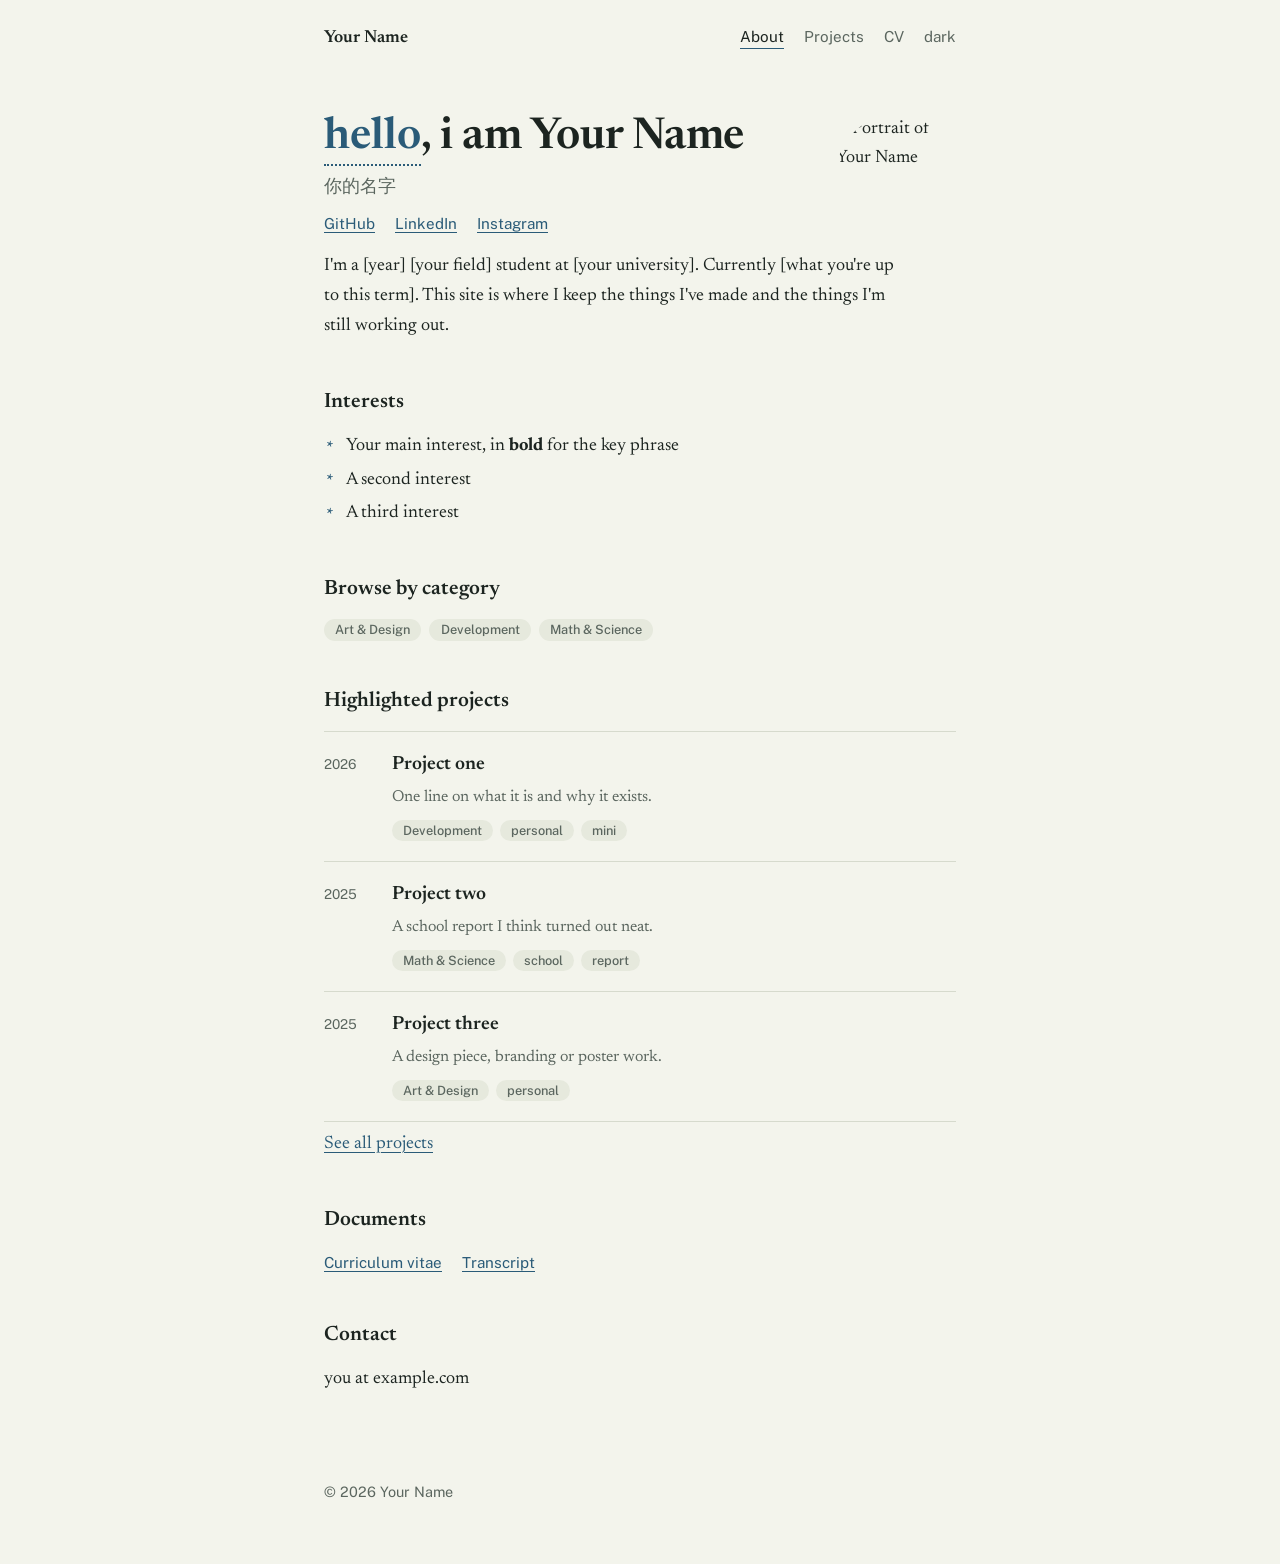
==== index.html @ 9585759e "Initial commit" ====
<!doctype html>
<html lang="en">
<head>
<meta charset="utf-8">
<meta name="viewport" content="width=device-width, initial-scale=1">
<title>Your Name</title>
<meta name="description" content="Personal website of Your Name.">
<meta name="theme-color" content="#f3f4ec">
<link rel="preconnect" href="https://fonts.googleapis.com">
<link rel="preconnect" href="https://fonts.gstatic.com" crossorigin>
<link href="https://fonts.googleapis.com/css2?family=Newsreader:ital,opsz,wght@0,6..72,400;0,6..72,600;1,6..72,400&family=Public+Sans:wght@400;500&display=swap" rel="stylesheet">
<link rel="stylesheet" href="style.css">
<script>document.documentElement.classList.add('js');try{var t=localStorage.getItem('theme');if(t)document.documentElement.dataset.theme=t}catch(e){}</script>
</head>
<body>
<a class="skip" href="#main">Skip to content</a>
<header class="bar">
  <a class="brand" href="index.html">Your Name</a>
  <nav aria-label="Main">
    <a href="index.html" aria-current="page">About</a>
    <a href="projects.html">Projects</a>
    <a href="cv.pdf">CV</a>
    <button id="theme" type="button" class="plain">dark</button>
  </nav>
</header>

<main id="main" class="page">
  <section class="intro">
    <div>
      <h1><button id="hello" class="hello" type="button" title="Click to change">hello</button>, i am Your Name</h1>
      <p class="native" lang="zh">你的名字</p>
      <p class="links">
        <a href="https://github.com/your-username">GitHub</a>
        <a href="https://www.linkedin.com/in/your-handle">LinkedIn</a>
        <a href="https://www.instagram.com/your-handle">Instagram</a>
      </p>
    </div>
    <img class="avatar" src="img/profile.svg" alt="Portrait of Your Name" width="120" height="120">
  </section>

  <p class="lede" data-words>I'm a [year] [your field] student at [your university]. Currently [what you're up to this term]. This site is where I keep the things I've made and the things I'm still working out.</p>

  <h2>Interests</h2>
  <ul class="reveal">
    <li>Your main interest, in <strong>bold</strong> for the key phrase</li>
    <li>A second interest</li>
    <li>A third interest</li>
  </ul>

  <h2>Browse by category</h2>
  <p class="chips" id="cats"></p>

  <h2>Highlighted projects</h2>
  <div id="featured" class="rows"></div>
  <p><a href="projects.html">See all projects</a></p>

  <h2>Documents</h2>
  <p class="links"><a href="cv.pdf">Curriculum vitae</a> <a href="transcript.pdf">Transcript</a></p>

  <h2>Contact</h2>
  <p>you at example.com</p>
</main>

<footer class="foot">
  <span>© <span id="yr">2026</span> Your Name</span>
</footer>
<script src="main.js" defer></script>
</body>
</html>
---- style.css ----
:root{
  --bg:#f3f4ec;--ink:#1c2420;--mute:#5b665f;--line:#d6dacd;--accent:#2a5b78;--chip:#e6e9dd;
  --serif:'Newsreader',Georgia,'Times New Roman',serif;
  --sans:'Public Sans',system-ui,-apple-system,'Segoe UI',sans-serif;
  color-scheme:light;
}
:root[data-theme=dark]{--bg:#141a17;--ink:#e8ebe2;--mute:#9aa59d;--line:#2b3530;--accent:#8fc1dc;--chip:#1f2823;color-scheme:dark}
@media(prefers-color-scheme:dark){
  :root:not([data-theme=light]){--bg:#141a17;--ink:#e8ebe2;--mute:#9aa59d;--line:#2b3530;--accent:#8fc1dc;--chip:#1f2823;color-scheme:dark}
}

*{box-sizing:border-box}
html{-webkit-text-size-adjust:100%}
body{margin:0;background:var(--bg);color:var(--ink);font:1.125rem/1.65 var(--serif);transition:background .3s,color .3s}
a{color:var(--accent);text-underline-offset:.2em;text-decoration-thickness:1px}
a:hover{text-decoration-thickness:2px}
:focus-visible{outline:2px solid var(--accent);outline-offset:3px;border-radius:2px}
.skip{position:absolute;left:-999px;top:0;background:var(--ink);color:var(--bg);padding:.5rem 1rem;z-index:10}
.skip:focus{left:0}

/* header + footer */
.bar,.page,.foot{max-width:42rem;margin-inline:auto;padding-inline:1.25rem}
.bar{display:flex;justify-content:space-between;align-items:baseline;gap:1rem;padding-block:1.5rem;font-family:var(--sans);font-size:.95rem}
.brand{color:var(--ink);font:600 1.1rem var(--serif);text-decoration:none}
.bar nav{display:flex;gap:1.25rem;align-items:baseline}
.bar nav a{color:var(--mute);text-decoration:none;background:linear-gradient(var(--accent),var(--accent)) 0 100%/0 1px no-repeat;transition:background-size .25s,color .2s}
.bar nav a:hover,.bar nav a[aria-current]{color:var(--ink);background-size:100% 1px}
.plain{font:inherit;color:var(--mute);background:none;border:0;padding:0;cursor:pointer}
.plain:hover{color:var(--ink)}
.foot{padding-block:3rem 4rem;color:var(--mute);font:.9rem var(--sans)}

/* page + transitions */
.page{padding-block:1rem 2rem;animation:in .4s ease backwards}
@keyframes in{from{opacity:0}}
.leaving .page{opacity:0;transform:translateY(-8px);transition:opacity .2s,transform .2s}

/* type */
h1{font-size:clamp(2rem,6vw,2.75rem);line-height:1.15;margin:.5rem 0;font-weight:600;letter-spacing:-.01em}
h2{font-size:1.3rem;font-weight:600;margin:2.75rem 0 .75rem}
h3{font-size:1.2rem;font-weight:600;margin:0}
p{margin:.5rem 0}
ul{padding-left:1.25rem;margin:.5rem 0}
li{margin:.25rem 0}
.lede{max-width:36rem}
.native{color:var(--mute);margin:0}
.links{display:flex;flex-wrap:wrap;gap:.25rem 1.25rem;font-family:var(--sans);font-size:.95rem}
.count{color:var(--mute);font:.9rem var(--sans)}

/* intro */
.intro{display:flex;justify-content:space-between;align-items:center;gap:1.5rem;margin-top:1rem}
.avatar{width:7.5rem;height:7.5rem;border-radius:50%;object-fit:cover;flex:none}
.hello{font:inherit;color:var(--accent);background:none;border:0;padding:0;cursor:pointer;border-bottom:2px dotted currentColor}
.hello.swap{animation:swap .35s}
@keyframes swap{50%{opacity:0;transform:translateY(-6px)}}

/* chips */
.chips{display:flex;flex-wrap:wrap;gap:.5rem}
.chip{font:500 .8rem var(--sans);padding:.2rem .7rem;border-radius:999px;background:var(--chip);color:var(--mute);border:0;cursor:pointer;text-decoration:none;transition:background .2s,color .2s}
.chip:hover{color:var(--ink)}
.chip[aria-pressed=true]{background:var(--ink);color:var(--bg)}

/* project rows */
.rows{margin-top:.5rem}
.row{position:relative;display:grid;grid-template-columns:3.25rem 1fr;gap:0 1rem;padding:1.1rem 0;border-top:1px solid var(--line);transition:padding-left .25s}
.row:last-child{border-bottom:1px solid var(--line)}
.row::before{content:"";position:absolute;left:0;top:1.1rem;bottom:1.1rem;width:2px;background:var(--accent);transform:scaleY(0);transition:transform .25s}
.row:hover{padding-left:.75rem}
.row:hover::before{transform:scaleY(1)}
.yr{font:.85rem var(--sans);color:var(--mute);padding-top:.4rem}
.row h3 a{color:var(--ink);text-decoration:none}
.row h3 a::after{content:"";position:absolute;inset:0}
.row p{color:var(--mute);font-size:1rem;margin:.15rem 0}
.row .meta{position:relative;display:flex;flex-wrap:wrap;gap:.4rem;margin-top:.6rem}

@media(max-width:34rem){
  .intro{flex-direction:column-reverse;align-items:flex-start}
  .row{grid-template-columns:1fr}
  .yr{padding:0}
}
/* reveals (only hidden when JS is running) */
.line{display:block;overflow:hidden;padding-bottom:.14em;margin-bottom:-.14em}
.rise{display:block;transform-origin:left bottom}
.js .line:not(.in)>.rise{opacity:0;transform:translateY(110%) skewY(10deg)}
.line.in>.rise{animation:rise .9s cubic-bezier(.2,.7,.2,1) both}
@keyframes rise{from{opacity:0;transform:translateY(110%) skewY(10deg)}}
.js [data-words]:not(.in) .w{opacity:0}
[data-words].in .w{animation:fade .6s ease var(--d,0s) both}
@keyframes fade{from{opacity:0}}
.js .row:not(.in){opacity:0}
.row.in{animation:slide .8s cubic-bezier(.2,.7,.2,1) var(--d,0s) both}
@keyframes slide{from{opacity:0;transform:translateX(-50px)}}
ul.reveal{list-style:none;padding-left:1.4rem}
ul.reveal li{position:relative}
ul.reveal li::before{content:"*";position:absolute;left:-1.3rem;top:.15em;color:var(--accent);font-weight:600}
.js ul.reveal:not(.in) li{opacity:0}
ul.reveal.in li{animation:fade .6s ease var(--d,0s) both}

/* custom cursor (fine pointers only) */
.cursor{position:fixed;left:0;top:0;z-index:50;pointer-events:none;mix-blend-mode:difference;opacity:0;transition:opacity .2s}
.cursor.on{opacity:1}
.cursor span{display:block;width:14px;height:14px;margin:-7px 0 0 -7px;border-radius:50%;background:#fff;transition:transform .25s cubic-bezier(.2,.7,.2,1)}
.cursor.hover span{transform:scale(3)}
.cursor.down span{transform:scale(.7)}
.has-cursor,.has-cursor *{cursor:none!important}

@media(prefers-reduced-motion:reduce){
  *,*::before{animation:none!important;transition:none!important}
}
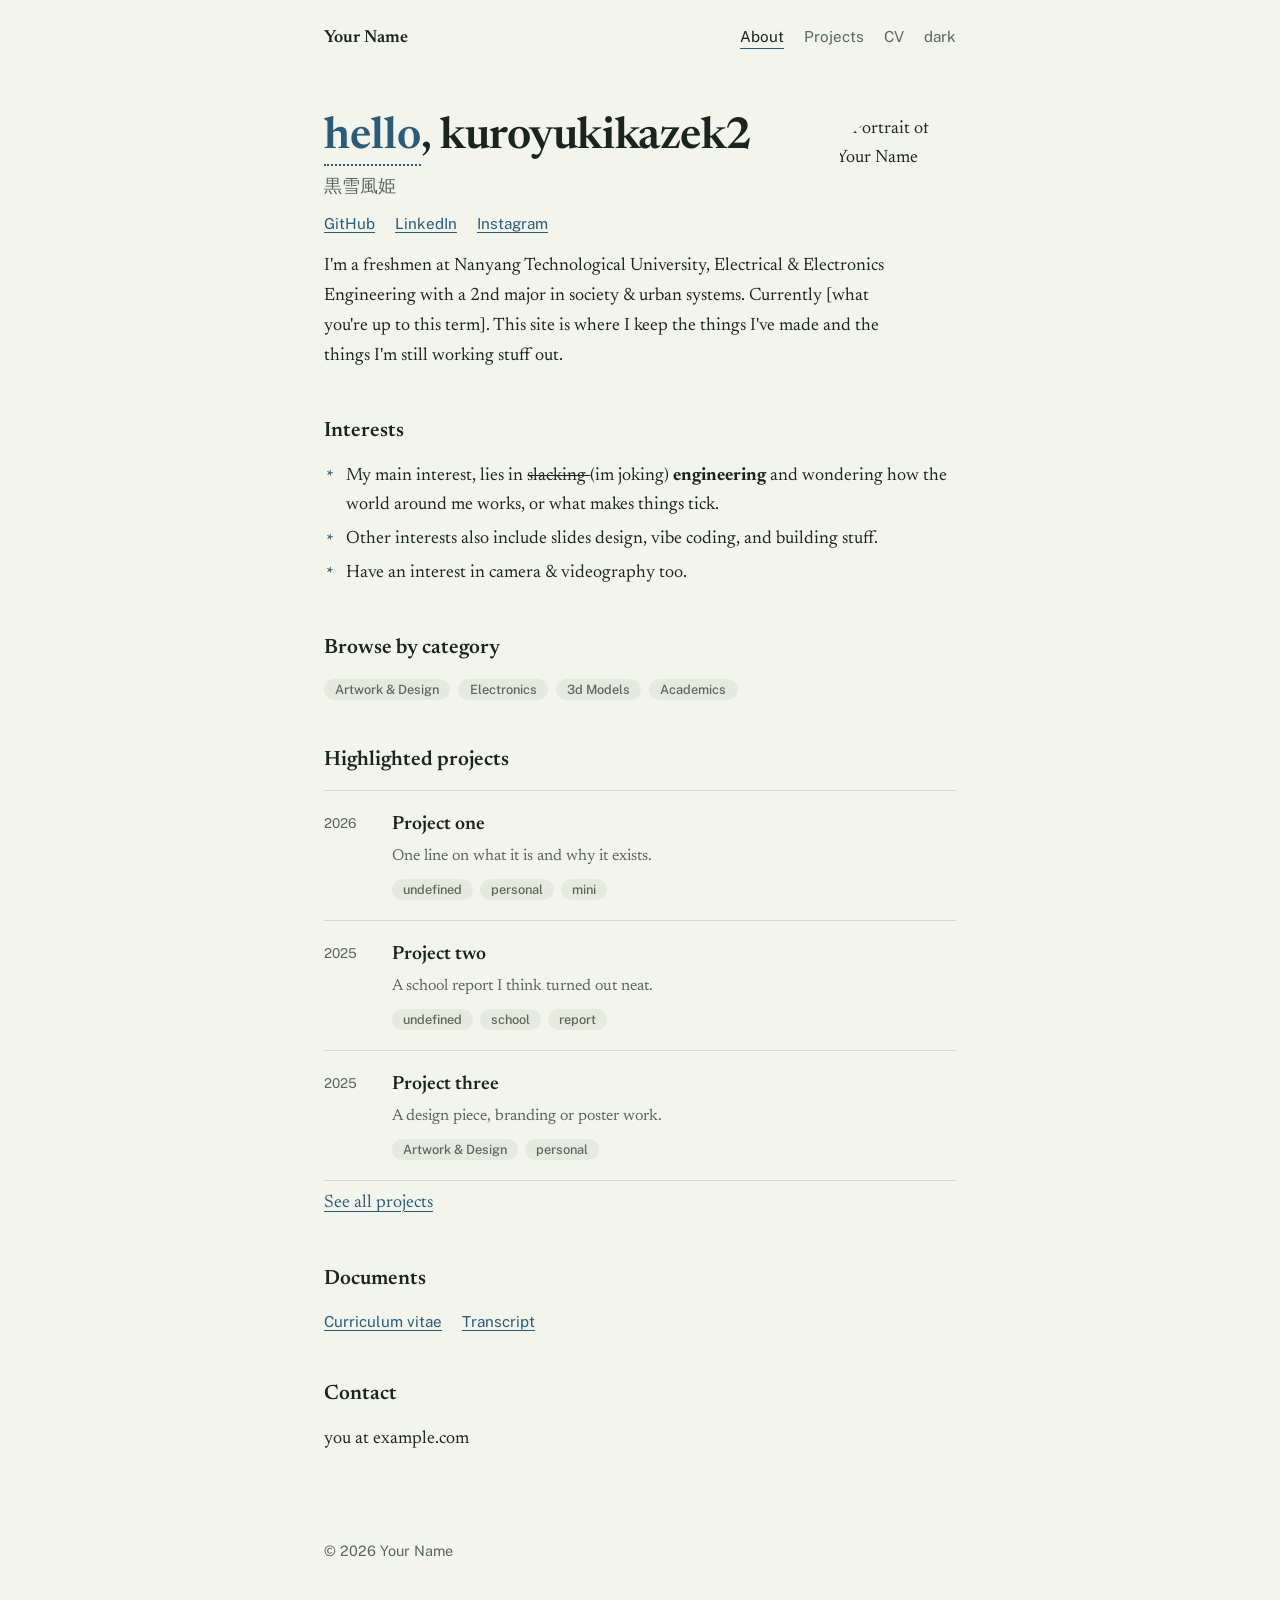
==== commit 626b4321: "First edit" ====
--- a/index.html
+++ b/index.html
@@ -27,24 +27,25 @@
 <main id="main" class="page">
   <section class="intro">
     <div>
-      <h1><button id="hello" class="hello" type="button" title="Click to change">hello</button>, i am Your Name</h1>
-      <p class="native" lang="zh">你的名字</p>
+      <h1><button id="hello" class="hello" type="button" title="Click to change">hello</button>, kuroyukikazek2</h1>
+      <p class="native" lang="zh">黒雪風姫</p>
       <p class="links">
-        <a href="https://github.com/your-username">GitHub</a>
-        <a href="https://www.linkedin.com/in/your-handle">LinkedIn</a>
-        <a href="https://www.instagram.com/your-handle">Instagram</a>
+        <a href="https://github.com/kuroyukikazek2">GitHub</a>
+        <a href="https://www.linkedin.com/in/ernestleehh">LinkedIn</a>
+        <a href="https://www.instagram.com/lonely_voidk2/">Instagram</a>
       </p>
     </div>
     <img class="avatar" src="img/profile.svg" alt="Portrait of Your Name" width="120" height="120">
   </section>
 
-  <p class="lede" data-words>I'm a [year] [your field] student at [your university]. Currently [what you're up to this term]. This site is where I keep the things I've made and the things I'm still working out.</p>
+  <p class="lede" data-words>I'm a freshmen at Nanyang Technological University, Electrical & Electronics Engineering with a 2nd major in society & urban systems. 
+    Currently [what you're up to this term]. This site is where I keep the things I've made and the things I'm still working stuff out.</p>
 
   <h2>Interests</h2>
   <ul class="reveal">
-    <li>Your main interest, in <strong>bold</strong> for the key phrase</li>
-    <li>A second interest</li>
-    <li>A third interest</li>
+    <li>My main interest, lies in <s> slacking </s>  (im joking) <strong> engineering </strong> and wondering how the world around me works, or what makes things tick.</li>
+    <li>Other interests also include slides design, vibe coding, and building stuff.</li>
+    <li>Have an interest in camera & videography too.</li>
   </ul>
 
   <h2>Browse by category</h2>
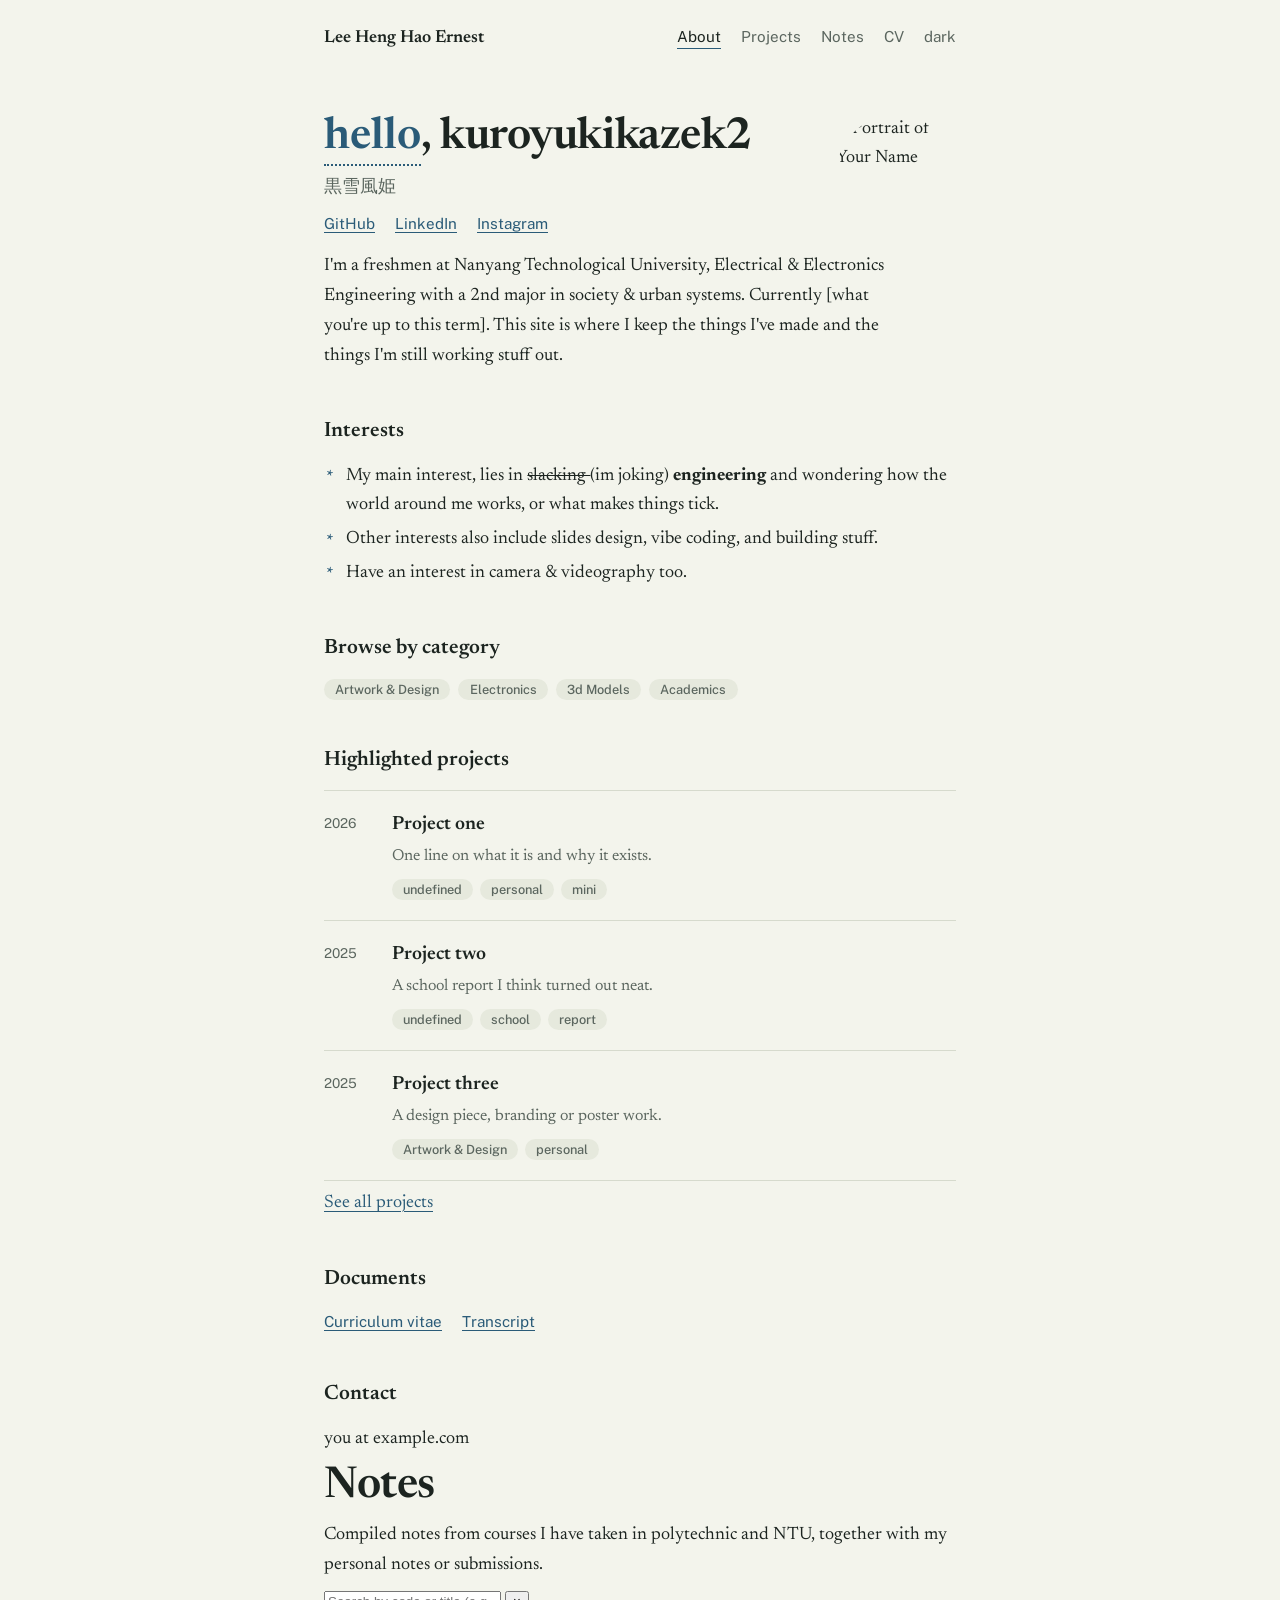
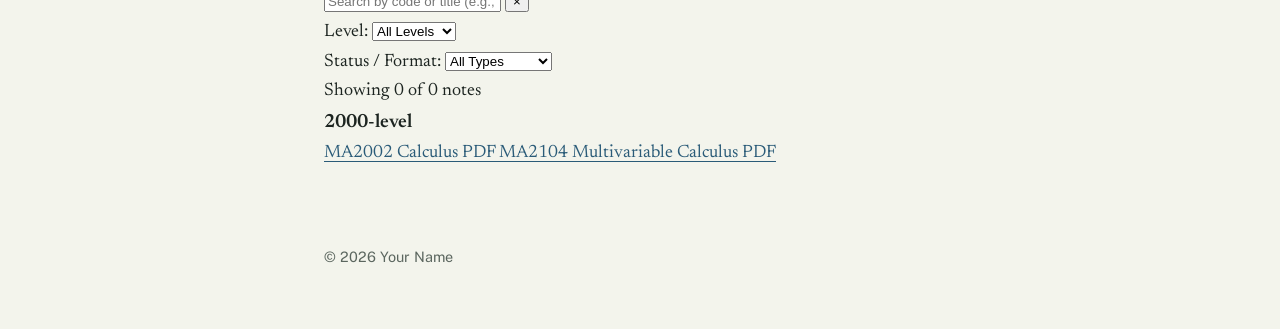
==== commit bdc279c4: "Uploaded some stuff to test, and edited website file a lil to test some things out" ====
--- a/index.html
+++ b/index.html
@@ -1,30 +1,38 @@
 <!doctype html>
 <html lang="en">
 <head>
-<meta charset="utf-8">
-<meta name="viewport" content="width=device-width, initial-scale=1">
-<title>Your Name</title>
-<meta name="description" content="Personal website of Your Name.">
-<meta name="theme-color" content="#f3f4ec">
-<link rel="preconnect" href="https://fonts.googleapis.com">
-<link rel="preconnect" href="https://fonts.gstatic.com" crossorigin>
-<link href="https://fonts.googleapis.com/css2?family=Newsreader:ital,opsz,wght@0,6..72,400;0,6..72,600;1,6..72,400&family=Public+Sans:wght@400;500&display=swap" rel="stylesheet">
-<link rel="stylesheet" href="style.css">
+  <meta charset="utf-8">
+  <meta name="viewport" content="width=device-width, initial-scale=1">
+  <title>Your Name</title>
+  <meta name="description" content="Personal website of Your Name.">
+  <meta name="theme-color" content="#f3f4ec">
+  <link rel="stylesheet" href="style.css">
+
+  <!--Google Fonts ---->
+  <link rel="preconnect" href="https://fonts.googleapis.com">
+  <link rel="preconnect" href="https://fonts.gstatic.com" crossorigin>
+  <link href="https://fonts.googleapis.com/css2?family=Newsreader:ital,opsz,wght@0,6..72,400;0,6..72,600;1,6..72,400&family=Public+Sans:wght@400;500&display=swap" rel="stylesheet">
+
 <script>document.documentElement.classList.add('js');try{var t=localStorage.getItem('theme');if(t)document.documentElement.dataset.theme=t}catch(e){}</script>
 </head>
 <body>
-<a class="skip" href="#main">Skip to content</a>
-<header class="bar">
-  <a class="brand" href="index.html">Your Name</a>
-  <nav aria-label="Main">
+
+  <a class="skip" href="#main">Skip to content</a>
+
+  <header class="bar">
+    <a class="brand" href="index.html">Lee Heng Hao Ernest</a>
+    <nav aria-label="Main">
     <a href="index.html" aria-current="page">About</a>
     <a href="projects.html">Projects</a>
+    <a href="#notes" class="nav-link" onclick="switchView('notes', event)">Notes</a>
     <a href="cv.pdf">CV</a>
     <button id="theme" type="button" class="plain">dark</button>
   </nav>
 </header>
 
 <main id="main" class="page">
+  
+  <!-- VIEW 1: ABOUT (Main Page Home) -->
   <section class="intro">
     <div>
       <h1><button id="hello" class="hello" type="button" title="Click to change">hello</button>, kuroyukikazek2</h1>
@@ -60,11 +68,95 @@
 
   <h2>Contact</h2>
   <p>you at example.com</p>
+
+  <!-- VIEW 3: NOTES (NOTES) -->
+   <section id="view-notes" class="page-view">
+      <div class="page-banner">
+        <h1>Notes</h1>
+        <p class="lead">Compiled notes from courses I have taken in polytechnic and NTU, together with my personal notes or submissions.</p>
+      </div>
+
+      <!-- Search & Filter Controls -->
+      <div class="filter-controls">
+    
+      <!-- Search Bar with Integrated Quick Clear -->
+      <div class="search-box">
+        <input 
+          type="text" 
+          id="notes-search" 
+          placeholder="Search by code or title (e.g., 'MA2002', 'Calculus')..." 
+          oninput="filterNotes()"
+        />
+        <button id="clear-search" onclick="clearSearch()" aria-label="Clear search">&times;</button>
+      </div>
+
+      <!-- Dual Category Filter Dropdowns -->
+        <div class="filter-dropdowns">
+          <div class="filter-group">
+            <label for="filter-level">Level:</label>
+            <select id="filter-level" onchange="filterNotes()">
+              <option value="all">All Levels</option>
+              <option value="2000">2000-level</option>
+              <option value="3000">3000-level</option>
+              <option value="4000">4000-level</option>
+              <option value="5000">5000-level</option>
+            </select>
+          </div>
+
+          <div class="filter-group">
+            <label for="filter-status">Status / Format:</label>
+            <select id="filter-status" onchange="filterNotes()">
+              <option value="all">All Types</option>
+              <option value="pdf">Available PDF</option>
+              <option value="prep">In Preparation</option>
+            </select>
+          </div>
+        </div>
+
+        <!-- Active Filter Tags Container -->
+        <div id="active-filters" class="active-filters"></div>
+      </div>
+
+      <!-- Live Counter -->
+        <div class="notes-count">
+          Showing <span id="visible-count">0</span> of <span id="total-count">0</span> notes
+        </div>
+
+      <!-- Notes Grid -->
+      <div id="notes-container">
+
+          <!-- 2000-level Notes -->
+          <section class="notes-category">
+            <h3>2000-level</h3>
+            <div class="notes-grid">
+              <a href="/NEW/MA2002%20Calculus%20Notes%20TPE.pdf" class="note-card">
+                <span class="code">MA2002</span>
+                <span class="title">Calculus</span>
+                <span class="badge pdf">PDF</span>
+              </a>
+              <a href="/NEW/MA2104%20Multivariable%20Calculus%20I%20Notes%20TPE.pdf" class="note-card">
+                <span class="code">MA2104</span>
+                <span class="title">Multivariable Calculus</span>
+                <span class="badge pdf">PDF</span>
+              </a>
+          <!-- Add remaining cards here -->
+        </div>
+
+        <!-- No Results Placeholder -->
+        <div id="no-results" class="no-results" style="display: none;">
+          No notes match your current query and filters.
+        </div>
+      
+    </section>
 </main>
 
 <footer class="foot">
   <span>© <span id="yr">2026</span> Your Name</span>
 </footer>
-<script src="main.js" defer></script>
+
+
+  <script src="main.js" defer></script>
+
+
 </body>
 </html>
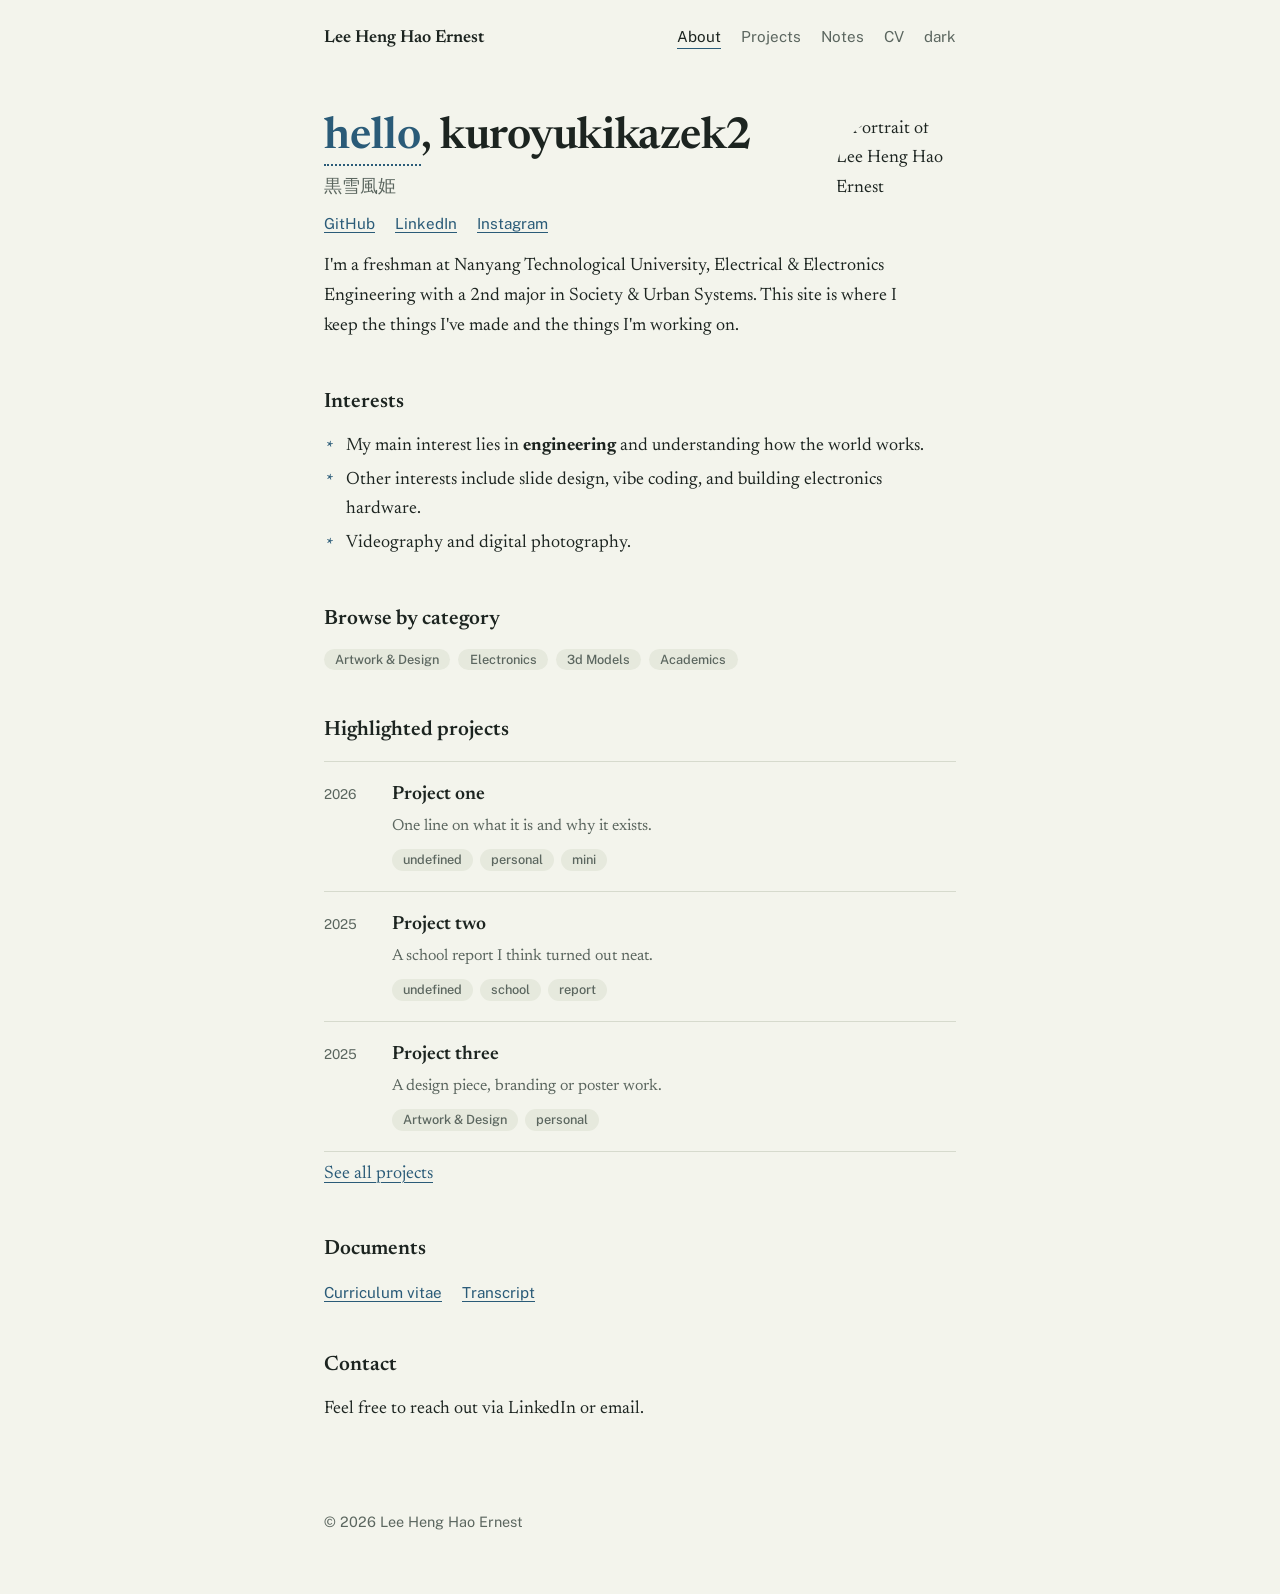
==== commit 4c029fad: "fixed ver 2" ====
--- a/index.html
+++ b/index.html
@@ -3,17 +3,17 @@
 <head>
   <meta charset="utf-8">
   <meta name="viewport" content="width=device-width, initial-scale=1">
-  <title>Your Name</title>
-  <meta name="description" content="Personal website of Your Name.">
+  <title>Lee Heng Hao Ernest</title>
+  <meta name="description" content="Personal website of Lee Heng Hao Ernest.">
   <meta name="theme-color" content="#f3f4ec">
   <link rel="stylesheet" href="style.css">
 
-  <!--Google Fonts ---->
+  <!-- Google Fonts -->
   <link rel="preconnect" href="https://fonts.googleapis.com">
   <link rel="preconnect" href="https://fonts.gstatic.com" crossorigin>
   <link href="https://fonts.googleapis.com/css2?family=Newsreader:ital,opsz,wght@0,6..72,400;0,6..72,600;1,6..72,400&family=Public+Sans:wght@400;500&display=swap" rel="stylesheet">
 
-<script>document.documentElement.classList.add('js');try{var t=localStorage.getItem('theme');if(t)document.documentElement.dataset.theme=t}catch(e){}</script>
+  <script>document.documentElement.classList.add('js');try{var t=localStorage.getItem('theme');if(t)document.documentElement.dataset.theme=t}catch(e){}</script>
 </head>
 <body>
 
@@ -22,141 +22,55 @@
   <header class="bar">
     <a class="brand" href="index.html">Lee Heng Hao Ernest</a>
     <nav aria-label="Main">
-    <a href="index.html" aria-current="page">About</a>
-    <a href="projects.html">Projects</a>
-    <a href="#notes" class="nav-link" onclick="switchView('notes', event)">Notes</a>
-    <a href="cv.pdf">CV</a>
-    <button id="theme" type="button" class="plain">dark</button>
-  </nav>
-</header>
+      <a href="index.html" aria-current="page">About</a>
+      <a href="projects.html">Projects</a>
+      <a href="notes.html">Notes</a>
+      <a href="cv.pdf">CV</a>
+      <button id="theme" type="button" class="plain">dark</button>
+    </nav>
+  </header>
 
-<main id="main" class="page">
-  
-  <!-- VIEW 1: ABOUT (Main Page Home) -->
-  <section class="intro">
-    <div>
-      <h1><button id="hello" class="hello" type="button" title="Click to change">hello</button>, kuroyukikazek2</h1>
-      <p class="native" lang="zh">黒雪風姫</p>
-      <p class="links">
-        <a href="https://github.com/kuroyukikazek2">GitHub</a>
-        <a href="https://www.linkedin.com/in/ernestleehh">LinkedIn</a>
-        <a href="https://www.instagram.com/lonely_voidk2/">Instagram</a>
-      </p>
-    </div>
-    <img class="avatar" src="img/profile.svg" alt="Portrait of Your Name" width="120" height="120">
-  </section>
+  <main id="main" class="page">
+    <section class="intro">
+      <div>
+        <h1><button id="hello" class="hello" type="button" title="Click to change">hello</button>, kuroyukikazek2</h1>
+        <p class="native" lang="zh">黒雪風姫</p>
+        <p class="links">
+          <a href="https://github.com/kuroyukikazek2">GitHub</a>
+          <a href="https://www.linkedin.com/in/ernestleehh">LinkedIn</a>
+          <a href="https://www.instagram.com/lonely_voidk2/">Instagram</a>
+        </p>
+      </div>
+      <img class="avatar" src="img/profile.svg" alt="Portrait of Lee Heng Hao Ernest" width="120" height="120">
+    </section>
 
-  <p class="lede" data-words>I'm a freshmen at Nanyang Technological University, Electrical & Electronics Engineering with a 2nd major in society & urban systems. 
-    Currently [what you're up to this term]. This site is where I keep the things I've made and the things I'm still working stuff out.</p>
+    <p class="lede" data-words>I'm a freshman at Nanyang Technological University, Electrical & Electronics Engineering with a 2nd major in Society & Urban Systems. This site is where I keep the things I've made and the things I'm working on.</p>
 
-  <h2>Interests</h2>
-  <ul class="reveal">
-    <li>My main interest, lies in <s> slacking </s>  (im joking) <strong> engineering </strong> and wondering how the world around me works, or what makes things tick.</li>
-    <li>Other interests also include slides design, vibe coding, and building stuff.</li>
-    <li>Have an interest in camera & videography too.</li>
-  </ul>
+    <h2>Interests</h2>
+    <ul class="reveal">
+      <li>My main interest lies in <strong>engineering</strong> and understanding how the world works.</li>
+      <li>Other interests include slide design, vibe coding, and building electronics hardware.</li>
+      <li>Videography and digital photography.</li>
+    </ul>
 
-  <h2>Browse by category</h2>
-  <p class="chips" id="cats"></p>
+    <h2>Browse by category</h2>
+    <p class="chips" id="cats"></p>
 
-  <h2>Highlighted projects</h2>
-  <div id="featured" class="rows"></div>
-  <p><a href="projects.html">See all projects</a></p>
+    <h2>Highlighted projects</h2>
+    <div id="featured" class="rows"></div>
+    <p><a href="projects.html">See all projects</a></p>
 
-  <h2>Documents</h2>
-  <p class="links"><a href="cv.pdf">Curriculum vitae</a> <a href="transcript.pdf">Transcript</a></p>
+    <h2>Documents</h2>
+    <p class="links"><a href="cv.pdf">Curriculum vitae</a> <a href="transcript.pdf">Transcript</a></p>
 
-  <h2>Contact</h2>
-  <p>you at example.com</p>
+    <h2>Contact</h2>
+    <p>Feel free to reach out via LinkedIn or email.</p>
+  </main>
 
-  <!-- VIEW 3: NOTES (NOTES) -->
-   <section id="view-notes" class="page-view">
-      <div class="page-banner">
-        <h1>Notes</h1>
-        <p class="lead">Compiled notes from courses I have taken in polytechnic and NTU, together with my personal notes or submissions.</p>
-      </div>
-
-      <!-- Search & Filter Controls -->
-      <div class="filter-controls">
-    
-      <!-- Search Bar with Integrated Quick Clear -->
-      <div class="search-box">
-        <input 
-          type="text" 
-          id="notes-search" 
-          placeholder="Search by code or title (e.g., 'MA2002', 'Calculus')..." 
-          oninput="filterNotes()"
-        />
-        <button id="clear-search" onclick="clearSearch()" aria-label="Clear search">&times;</button>
-      </div>
-
-      <!-- Dual Category Filter Dropdowns -->
-        <div class="filter-dropdowns">
-          <div class="filter-group">
-            <label for="filter-level">Level:</label>
-            <select id="filter-level" onchange="filterNotes()">
-              <option value="all">All Levels</option>
-              <option value="2000">2000-level</option>
-              <option value="3000">3000-level</option>
-              <option value="4000">4000-level</option>
-              <option value="5000">5000-level</option>
-            </select>
-          </div>
-
-          <div class="filter-group">
-            <label for="filter-status">Status / Format:</label>
-            <select id="filter-status" onchange="filterNotes()">
-              <option value="all">All Types</option>
-              <option value="pdf">Available PDF</option>
-              <option value="prep">In Preparation</option>
-            </select>
-          </div>
-        </div>
-
-        <!-- Active Filter Tags Container -->
-        <div id="active-filters" class="active-filters"></div>
-      </div>
-
-      <!-- Live Counter -->
-        <div class="notes-count">
-          Showing <span id="visible-count">0</span> of <span id="total-count">0</span> notes
-        </div>
-
-      <!-- Notes Grid -->
-      <div id="notes-container">
-
-          <!-- 2000-level Notes -->
-          <section class="notes-category">
-            <h3>2000-level</h3>
-            <div class="notes-grid">
-              <a href="/NEW/MA2002%20Calculus%20Notes%20TPE.pdf" class="note-card">
-                <span class="code">MA2002</span>
-                <span class="title">Calculus</span>
-                <span class="badge pdf">PDF</span>
-              </a>
-              <a href="/NEW/MA2104%20Multivariable%20Calculus%20I%20Notes%20TPE.pdf" class="note-card">
-                <span class="code">MA2104</span>
-                <span class="title">Multivariable Calculus</span>
-                <span class="badge pdf">PDF</span>
-              </a>
-          <!-- Add remaining cards here -->
-        </div>
-
-        <!-- No Results Placeholder -->
-        <div id="no-results" class="no-results" style="display: none;">
-          No notes match your current query and filters.
-        </div>
-      
-    </section>
-</main>
-
-<footer class="foot">
-  <span>© <span id="yr">2026</span> Your Name</span>
-</footer>
-
+  <footer class="foot">
+    <span>© <span id="yr">2026</span> Lee Heng Hao Ernest</span>
+  </footer>
 
   <script src="main.js" defer></script>
-
-
 </body>
-</html>
+</html>
--- a/style.css
+++ b/style.css
@@ -106,3 +106,144 @@
 @media(prefers-reduced-motion:reduce){
   *,*::before{animation:none!important;transition:none!important}
 }
+
+/* --- Notes Search & Filters --- */
+.filter-controls {
+  display: flex;
+  flex-direction: column;
+  gap: 1rem;
+  margin-block: 1.5rem;
+  padding: 1rem;
+  background: var(--chip);
+  border-radius: 8px;
+  border: 1px solid var(--line);
+}
+
+.search-box {
+  position: relative;
+  width: 100%;
+}
+
+.search-box input {
+  width: 100%;
+  padding: 0.5rem 2rem 0.5rem 0.75rem;
+  font: inherit;
+  font-size: 0.95rem;
+  border: 1px solid var(--line);
+  border-radius: 6px;
+  background: var(--bg);
+  color: var(--ink);
+}
+
+#clear-search {
+  position: absolute;
+  right: 0.5rem;
+  top: 50%;
+  transform: translateY(-50%);
+  background: none;
+  border: none;
+  color: var(--mute);
+  cursor: pointer;
+  font-size: 1.2rem;
+}
+
+.filter-dropdowns {
+  display: flex;
+  gap: 1rem;
+  flex-wrap: wrap;
+}
+
+.filter-group {
+  display: flex;
+  align-items: center;
+  gap: 0.5rem;
+  font-family: var(--sans);
+  font-size: 0.9rem;
+  color: var(--mute);
+}
+
+.filter-group select {
+  padding: 0.3rem 0.6rem;
+  font: inherit;
+  font-size: 0.85rem;
+  border: 1px solid var(--line);
+  border-radius: 4px;
+  background: var(--bg);
+  color: var(--ink);
+}
+
+.notes-count {
+  font-family: var(--sans);
+  font-size: 0.85rem;
+  color: var(--mute);
+  margin-bottom: 1.5rem;
+}
+
+/* --- Notes Cards Grid --- */
+.notes-grid {
+  display: grid;
+  grid-template-columns: repeat(auto-fill, minmax(200px, 1fr));
+  gap: 1rem;
+  margin-top: 0.75rem;
+}
+
+.note-card {
+  display: flex;
+  flex-direction: column;
+  justify-content: space-between;
+  padding: 0.85rem 1rem;
+  background: var(--chip);
+  border: 1px solid var(--line);
+  border-radius: 6px;
+  text-decoration: none;
+  color: var(--ink);
+  transition: transform 0.2s, border-color 0.2s;
+}
+
+a.note-card:hover {
+  border-color: var(--accent);
+  transform: translateY(-2px);
+}
+
+.note-card.disabled {
+  opacity: 0.6;
+  cursor: not-allowed;
+}
+
+.note-card .code {
+  font-family: var(--sans);
+  font-size: 0.8rem;
+  color: var(--mute);
+  font-weight: 500;
+}
+
+.note-card .title {
+  font-weight: 600;
+  margin-block: 0.4rem 0.8rem;
+  font-size: 1rem;
+}
+
+.badge {
+  font-family: var(--sans);
+  font-size: 0.7rem;
+  padding: 0.15rem 0.5rem;
+  border-radius: 4px;
+  align-self: flex-start;
+}
+
+.badge.pdf {
+  background: var(--accent);
+  color: var(--bg);
+}
+
+.badge.prep {
+  background: var(--line);
+  color: var(--mute);
+}
+
+.no-results {
+  text-align: center;
+  padding: 2rem;
+  color: var(--mute);
+  font-style: italic;
+}
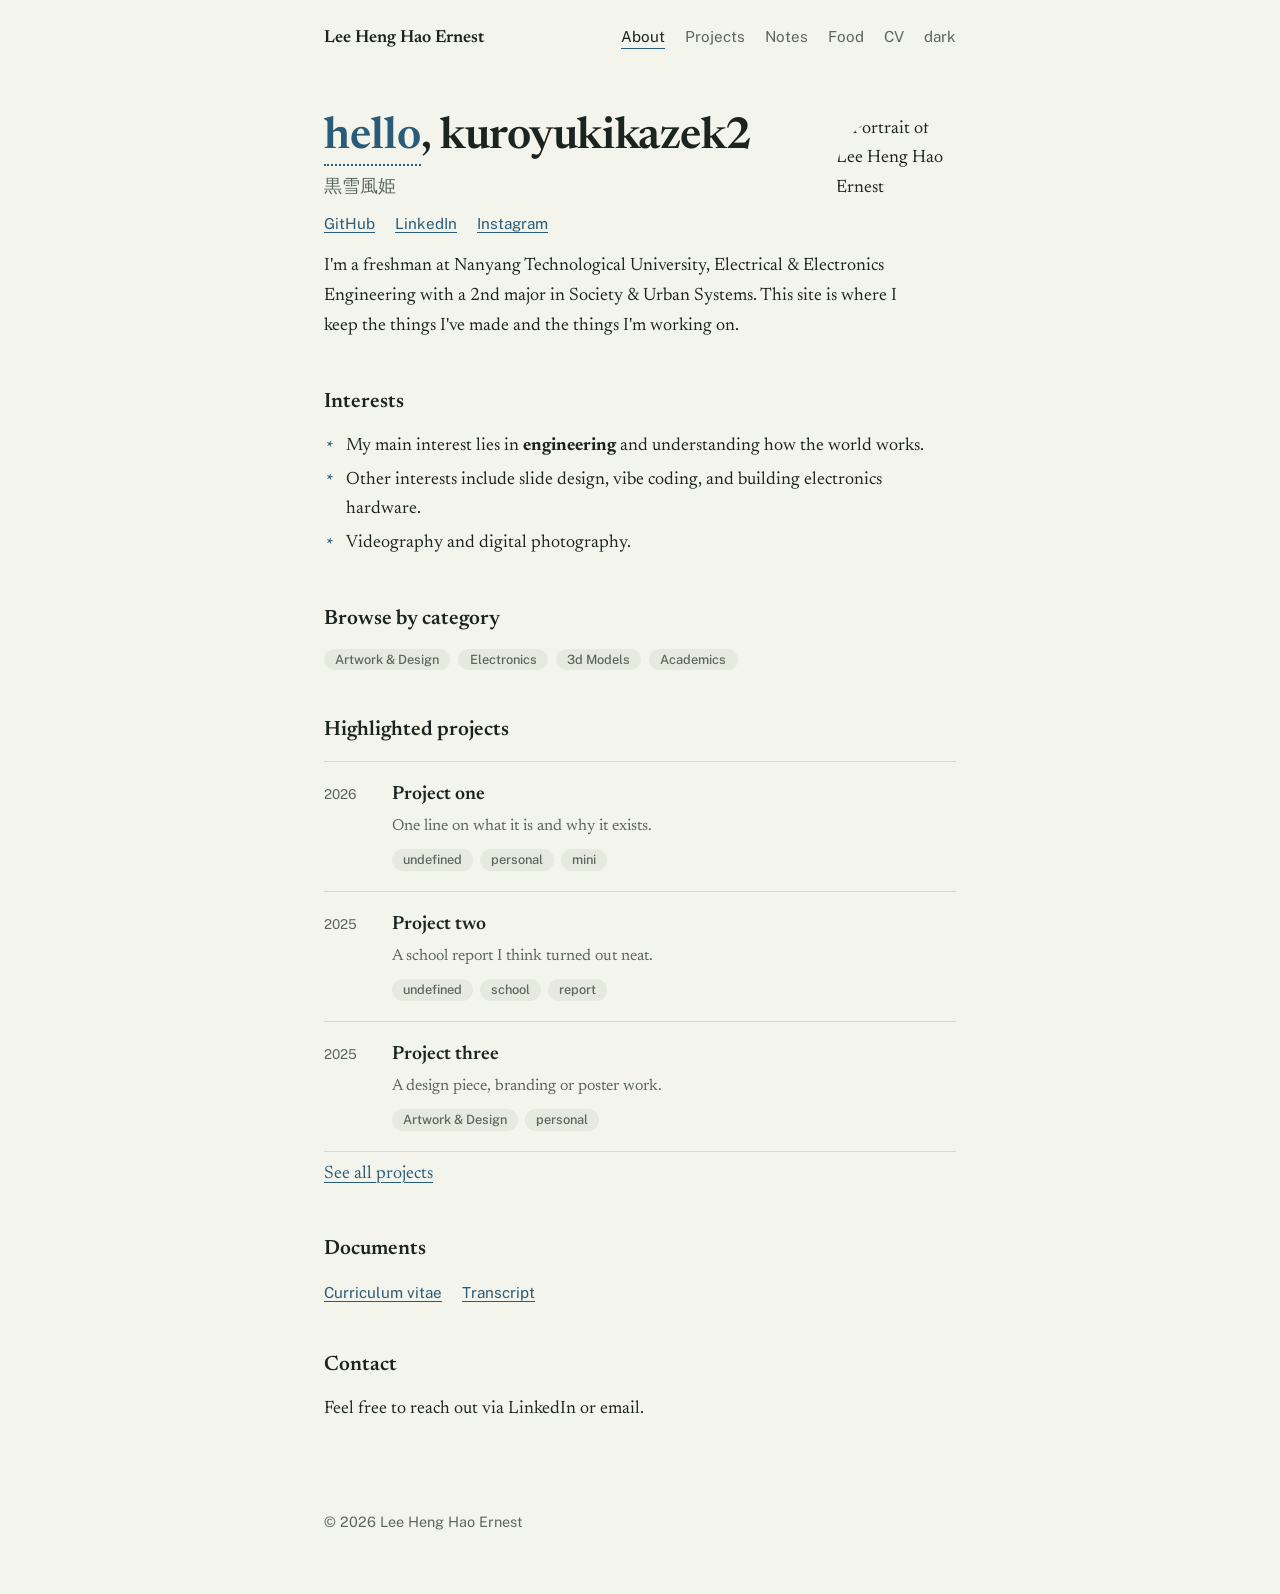
==== commit 2e6ed36f: "Update adding food entries" ====
--- a/index.html
+++ b/index.html
@@ -25,6 +25,7 @@
       <a href="index.html" aria-current="page">About</a>
       <a href="projects.html">Projects</a>
       <a href="notes.html">Notes</a>
+      <a href="food.html">Food</a>
       <a href="cv.pdf">CV</a>
       <button id="theme" type="button" class="plain">dark</button>
     </nav>
--- a/style.css
+++ b/style.css
@@ -107,143 +107,150 @@
   *,*::before{animation:none!important;transition:none!important}
 }
 
-/* --- Notes Search & Filters --- */
-.filter-controls {
+/* --- Notes Minimalist List Layout --- */
+.search-header {
+  display: flex;
+  justify-content: space-between;
+  align-items: flex-end;
+  border-bottom: 1px solid var(--line);
+  padding-bottom: 0.5rem;
+  margin-bottom: 3rem;
+  gap: 1rem;
+}
+
+.search-input-wrapper {
+  flex: 1;
+  position: relative;
+  display: flex;
+  align-items: center;
+}
+
+.search-input-wrapper input {
+  width: 100%;
+  border: none;
+  background: transparent;
+  font: inherit;
+  font-size: 1.1rem;
+  color: var(--ink);
+  padding: 0.5rem 2rem 0.5rem 0;
+  outline: none;
+}
+
+.search-input-wrapper input::placeholder {
+  color: var(--mute);
+}
+
+#clear-search {
+  position: absolute;
+  right: 0;
+  background: none;
+  border: none;
+  color: var(--accent);
+  font-size: 1.5rem;
+  cursor: pointer;
+  line-height: 1;
+}
+
+.matches-count {
+  color: var(--mute);
+  font-size: 0.95rem;
+  white-space: nowrap;
+}
+
+.level-group {
+  display: grid;
+  grid-template-columns: 8rem 1fr;
+  gap: 2rem;
+  margin-bottom: 3.5rem;
+  align-items: baseline;
+}
+
+.level-sidebar {
+  color: var(--mute);
+  font-size: 0.95rem;
+}
+
+.level-content {
   display: flex;
   flex-direction: column;
-  gap: 1rem;
-  margin-block: 1.5rem;
-  padding: 1rem;
+}
+
+.note-row {
+  display: grid;
+  grid-template-columns: 6rem 1fr auto;
+  gap: 1.5rem;
+  padding: 0.85rem 0.5rem;
+  text-decoration: none;
+  color: var(--ink);
+  border-bottom: 1px solid transparent;
+  transition: padding-left 0.2s, background 0.2s;
+}
+
+.note-row:hover {
+  padding-left: 1rem;
   background: var(--chip);
-  border-radius: 8px;
-  border: 1px solid var(--line);
-}
-
-.search-box {
-  position: relative;
-  width: 100%;
-}
-
-.search-box input {
-  width: 100%;
-  padding: 0.5rem 2rem 0.5rem 0.75rem;
-  font: inherit;
+  border-radius: 4px;
+}
+
+.note-row .code {
+  color: var(--mute);
+  font-family: var(--sans);
   font-size: 0.95rem;
-  border: 1px solid var(--line);
-  border-radius: 6px;
-  background: var(--bg);
-  color: var(--ink);
-}
-
-#clear-search {
-  position: absolute;
-  right: 0.5rem;
-  top: 50%;
-  transform: translateY(-50%);
-  background: none;
-  border: none;
-  color: var(--mute);
-  cursor: pointer;
-  font-size: 1.2rem;
-}
-
-.filter-dropdowns {
-  display: flex;
-  gap: 1rem;
-  flex-wrap: wrap;
-}
-
-.filter-group {
-  display: flex;
-  align-items: center;
-  gap: 0.5rem;
-  font-family: var(--sans);
-  font-size: 0.9rem;
-  color: var(--mute);
-}
-
-.filter-group select {
-  padding: 0.3rem 0.6rem;
-  font: inherit;
-  font-size: 0.85rem;
-  border: 1px solid var(--line);
-  border-radius: 4px;
-  background: var(--bg);
-  color: var(--ink);
-}
-
-.notes-count {
+}
+
+.note-row .title {
+  font-weight: 500;
+}
+
+.note-row .badge-text {
+  color: var(--mute);
   font-family: var(--sans);
   font-size: 0.85rem;
-  color: var(--mute);
-  margin-bottom: 1.5rem;
-}
-
-/* --- Notes Cards Grid --- */
-.notes-grid {
-  display: grid;
-  grid-template-columns: repeat(auto-fill, minmax(200px, 1fr));
-  gap: 1rem;
-  margin-top: 0.75rem;
-}
-
-.note-card {
-  display: flex;
-  flex-direction: column;
-  justify-content: space-between;
-  padding: 0.85rem 1rem;
-  background: var(--chip);
-  border: 1px solid var(--line);
-  border-radius: 6px;
-  text-decoration: none;
-  color: var(--ink);
-  transition: transform 0.2s, border-color 0.2s;
-}
-
-a.note-card:hover {
-  border-color: var(--accent);
-  transform: translateY(-2px);
-}
-
-.note-card.disabled {
-  opacity: 0.6;
-  cursor: not-allowed;
-}
-
-.note-card .code {
-  font-family: var(--sans);
-  font-size: 0.8rem;
-  color: var(--mute);
-  font-weight: 500;
-}
-
-.note-card .title {
-  font-weight: 600;
-  margin-block: 0.4rem 0.8rem;
-  font-size: 1rem;
-}
-
-.badge {
-  font-family: var(--sans);
-  font-size: 0.7rem;
-  padding: 0.15rem 0.5rem;
-  border-radius: 4px;
-  align-self: flex-start;
-}
-
-.badge.pdf {
-  background: var(--accent);
-  color: var(--bg);
-}
-
-.badge.prep {
-  background: var(--line);
-  color: var(--mute);
 }
 
 .no-results {
-  text-align: center;
-  padding: 2rem;
   color: var(--mute);
   font-style: italic;
-}+}
+
+@media(max-width: 38rem) {
+  .search-header {
+    flex-direction: column;
+    align-items: flex-start;
+  }
+  .level-group {
+    grid-template-columns: 1fr;
+    gap: 1rem;
+  }
+  .note-row {
+    grid-template-columns: 4.5rem 1fr auto;
+    gap: 0.75rem;
+  }
+}
+/* --- Food page --- */
+.search-header.tight{margin-bottom:1.25rem}
+#food-clear{position:absolute;right:0;background:none;border:none;color:var(--accent);font-size:1.5rem;cursor:pointer;line-height:1}
+.filters{display:flex;flex-wrap:wrap;align-items:flex-end;gap:.75rem 1rem;margin:1.25rem 0 .5rem;font-family:var(--sans)}
+.field{display:flex;flex-direction:column;gap:.2rem;font-size:.75rem;color:var(--mute)}
+.field select{appearance:none;-webkit-appearance:none;font:500 .85rem var(--sans);color:var(--ink);background-color:var(--chip);
+  background-image:linear-gradient(45deg,transparent 50%,var(--mute) 50%),linear-gradient(135deg,var(--mute) 50%,transparent 50%);
+  background-position:calc(100% - 15px) 55%,calc(100% - 10px) 55%;background-size:5px 5px;background-repeat:no-repeat;
+  border:0;border-radius:999px;padding:.35rem 1.9rem .35rem .8rem;cursor:pointer;max-width:100%}
+#food-halal{align-self:flex-end}
+.food-list{margin-top:2rem}
+.spot{position:relative;display:grid;grid-template-columns:4.5rem 1fr;gap:0 1rem;padding:.9rem .5rem;border-bottom:1px solid var(--line);transition:padding-left .25s,background .2s}
+.spot:hover{padding-left:1rem;background:var(--chip);border-radius:4px}
+.spot .pr{font:.9rem var(--sans);color:var(--mute);padding-top:.35rem}
+.spot h3 a{color:var(--ink);text-decoration:none}
+.spot h3 a::after{content:"";position:absolute;inset:0}
+.spot p{color:var(--mute);font-size:1rem;margin:.15rem 0}
+.spot .meta{position:relative;display:flex;flex-wrap:wrap;gap:.4rem;margin-top:.5rem}
+.tag{font:500 .75rem var(--sans);padding:.15rem .6rem;border-radius:999px;background:var(--chip);color:var(--mute)}
+.spot:hover .tag{background:var(--bg)}
+.tag.halal{background:var(--accent);color:var(--bg)}
+#food-map{margin:1rem 0}
+#food-map summary{cursor:pointer;font:.95rem var(--sans);color:var(--accent)}
+#food-map iframe{width:100%;height:420px;border:1px solid var(--line);border-radius:4px;margin-top:.75rem}
+@media(max-width:34rem){.spot{grid-template-columns:1fr}.spot .pr{padding:0}}
+.tag.veg{background:var(--accent);color:var(--bg)}
+a.tag{text-decoration:none}a.tag:hover{color:var(--ink)}
